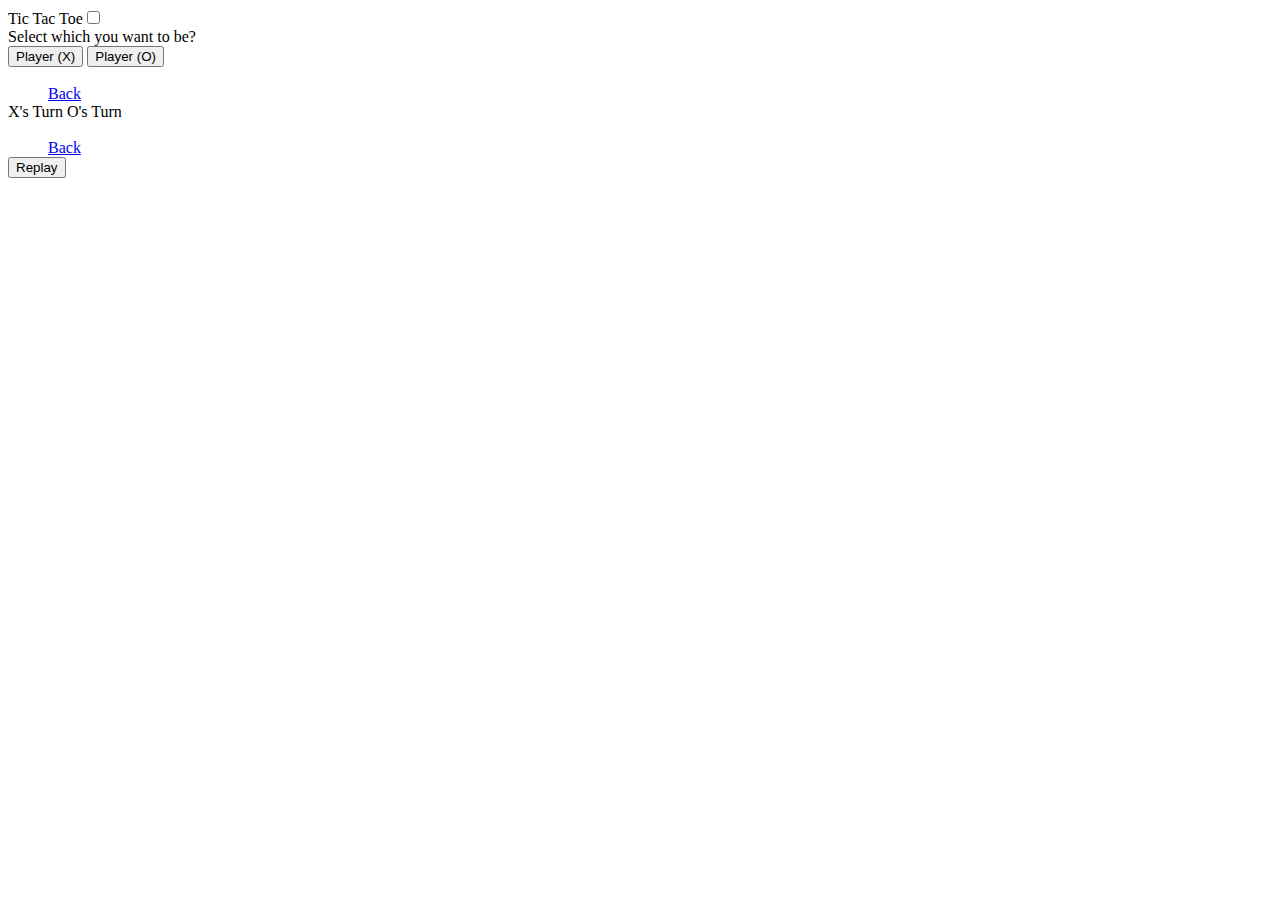
==== index1.html @ 215961ad "Add files via upload" ====
<!DOCTYPE html>
<html lang="en">
<head>
    <meta charset="UTF-8">
    <title>Tic Tac Toe Game</title>
    <link rel="stylesheet" href="style.css">
    <link rel="stylesheet" href="https://cdnjs.cloudflare.com/ajax/libs/font-awesome/5.15.3/css/all.min.css"/>
</head>
<body>
  <!-- select box -->
  <div class="select-box">
  <header>Tic Tac Toe<input type="checkbox" id="switch" name="theme"/><label for="switch"></label>
  
  </header>   
    <div class="content">
      <div class="title">Select which you want to be?</div>
      <div class="options">
        <button class="playerX">Player (X)</button>
        <button class="playerO">Player (O)</button>
      </div>
      </div>
      <br><div class="board"><a href="index.html" style="margin:2px 40px;">Back</a></div>     
  </div> 

  <!-- playboard section -->
  <div class="play-board">
    <div class="details">
      <div class="players">
        <span class="Xturn">X's Turn</span>
        <span class="Oturn">O's Turn</span>
        <div class="slider"></div>
      </div>
    </div>
    <div class="play-area">
      <section>
        <span class="box1"></span>
        <span class="box2"></span>
        <span class="box3"></span>
      </section>
      <section>
        <span class="box4"></span>
        <span class="box5"></span>
        <span class="box6"></span>
      </section>
      <section>
        <span class="box7"></span>
        <span class="box8"></span>
        <span class="box9"></span>
      </section>
      <br>
      <div class="board1"><a href="index.html" style="margin:2px 40px;">Back</a></div>

    </div>
  </div>

  <!-- result box -->
  <div class="result-box">
    <div class="won-text"></div>
    <div class="btn"><button>Replay</button></div>
  </div>

  <script src="script.js"></script>
  <script src="darkmode.js"></script>
</body>
</html>
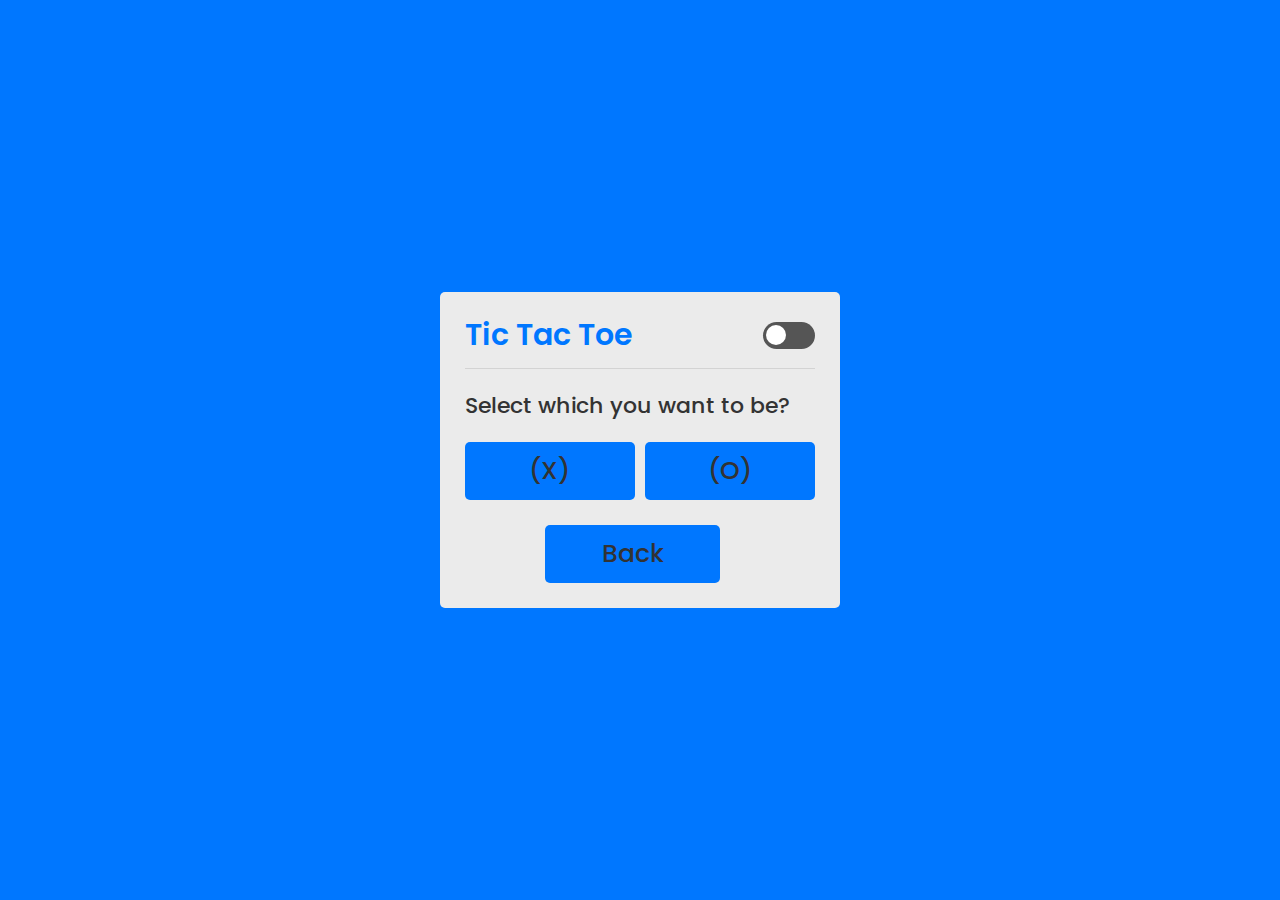
==== commit ee86da7e: "Add files via upload" ====
--- a/index1.html
+++ b/index1.html
@@ -2,6 +2,7 @@
 <html lang="en">
 <head>
     <meta charset="UTF-8">
+    <meta name="viewport" content="width=device-width, initial-scale=1">
     <title>Tic Tac Toe Game</title>
     <link rel="stylesheet" href="style.css">
     <link rel="stylesheet" href="https://cdnjs.cloudflare.com/ajax/libs/font-awesome/5.15.3/css/all.min.css"/>
@@ -9,25 +10,25 @@
 <body>
   <!-- select box -->
   <div class="select-box">
-  <header>Tic Tac Toe<input type="checkbox" id="switch" name="theme"/><label for="switch"></label>
+  <header style="color: var(--bg);">Tic Tac Toe<input type="checkbox" id="switch" name="theme"/><label for="switch"></label>
   
   </header>   
     <div class="content">
       <div class="title">Select which you want to be?</div>
       <div class="options">
-        <button class="playerX">Player (X)</button>
-        <button class="playerO">Player (O)</button>
+        <button class="playerX">(X)</button>
+        <button class="playerO">(O)</button>
       </div>
       </div>
-      <br><div class="board"><a href="index.html" style="margin:2px 40px;">Back</a></div>     
+      <br><button onclick="myFunction()" class="board">Back</button>   
   </div> 
 
   <!-- playboard section -->
   <div class="play-board">
     <div class="details">
       <div class="players">
-        <span class="Xturn">X's Turn</span>
-        <span class="Oturn">O's Turn</span>
+        <span class="Xturn">Player One</span>
+        <span class="Oturn">Player Two</span>
         <div class="slider"></div>
       </div>
     </div>
@@ -48,15 +49,17 @@
         <span class="box9"></span>
       </section>
       <br>
-      <div class="board1"><a href="index.html" style="margin:2px 40px;">Back</a></div>
-
+      <button class="board1" onclick="myFunction()">Back</button>
+ 
     </div>
   </div>
 
   <!-- result box -->
   <div class="result-box">
     <div class="won-text"></div>
-    <div class="btn"><button>Replay</button></div>
+    <div class="btn"><button>Replay</button>&nbsp;&nbsp;<button onclick="myFunction()">Menu</button>
+  </div>
+
   </div>
 
   <script src="script.js"></script>
--- a/style.css
+++ b/style.css
@@ -0,0 +1,349 @@
+@import url('https://fonts.googleapis.com/css2?family=Poppins:wght@200;300;400;500;600;700&display=swap');
+html{
+    --bg: #0077ff;
+    --bg-panel: #ebebeb;
+    --color-heading: #555;
+    --color-text: #333333;
+    --button: #0077ff;
+    --player: red;
+    --player2: green;
+    --color: limegreen;
+    --color2: red;
+    --color3: #ffffff;
+}
+
+/* dark theme styling - Here, we set data-them as "dark"*/
+html[data-theme='dark'] {
+    --bg: #282C2F;
+    --bg-panel: #555;
+    --color-heading: #0077ff; 
+    --color-text: #ffffff;
+    --button: #282C2F;
+    --player: red;
+    --player2: green;
+}
+
+*{
+  margin: 0;
+  padding: 0;
+  box-sizing: border-box;
+  font-family: 'Poppins', sans-serif;
+}
+::selection{
+  color: var(--bg);
+  background: var(--bg);
+}
+body{
+  background: var(--bg);
+}
+.select-box, .play-board, .result-box{
+  position: absolute;
+  top: 50%;
+  left: 50%;
+  transform: translate(-50%, -50%);
+  transition: all 0.3s ease;
+}
+.select-box{
+  background:var(--bg-panel);
+  padding: 20px 25px 25px;
+  border-radius: 5px;
+  max-width: 400px;
+  width: 100%;
+  color: var(--color-text);
+  
+   
+}
+.select-box.hide{
+  opacity: 0;
+  pointer-events: none;
+}
+.select-box header{
+  font-size: 30px;
+  font-weight: 600;
+  padding-bottom: 10px;
+  border-bottom: 1px solid lightgrey;
+}
+.select-box .title{
+  font-size: 22px;
+  font-weight: 500;
+  margin: 20px 0;
+}
+.select-box .options{
+  display: flex;
+  width: 100%;
+}
+.options button{
+  width: 100%;
+  font-size: 25px;
+  font-weight: 500;
+  padding: 10px 0;
+  border: none;
+  background: var(--button);
+  border-radius: 5px;
+  color:var(--color-text);
+  outline: none;
+  cursor: pointer;
+  transition: all 0.3s ease;
+}
+.options button:hover,
+.btn button:hover{
+  transform: scale(0.96);
+}
+.options button.playerX{
+  margin-right: 5px;
+}
+.options button.playerO{
+  margin-left: 5px;
+}
+
+.select-box .credit{
+  text-align: center;
+  margin-top: 20px;
+  font-size: 18px;
+  font-weight: 500;
+}
+.select-box .credit a{
+  color: var(--button);
+  text-decoration: none;
+  font-weight: bold;
+}
+.select-box .credit a:hover{
+  text-decoration: underline;
+}
+
+.play-board{
+  opacity: 0;
+  pointer-events: none;
+  transform: translate(-50%, -50%) scale(0.9);
+}
+.play-board.show{
+  opacity: 1;
+  pointer-events: auto;
+  transform: translate(-50%, -50%) scale(1);
+}
+.play-board .details{
+  padding: 7px;
+  border-radius: 5px;
+  background: var(--bg-panel);
+}
+.play-board .players{
+  width: 100%;
+  display: flex;
+  position: relative;
+  justify-content: space-between;
+}
+.players span{
+  position: relative;
+  z-index: 2;
+  color: var(--button);
+  font-size: 20px;
+  font-weight: 500;
+  padding: 10px 0;
+  width: 100%;
+  text-align: center;
+  cursor: default;
+  user-select: none;
+  transition: all 0.3 ease;
+}
+.players.active span:first-child{
+  color: var(--color-text);
+}
+.players.active span:last-child{
+  color: var(--color-text);
+}
+.players span:first-child{
+  color: var(--color-text);
+}
+.players .slider{
+  position: absolute;
+  top: 0;
+  left: 0;
+  width: 50%;
+  height: 100%;
+  background: var(--color);
+  border-radius: 5px;
+  transition: all 0.3s ease;
+  box-shadow: 0 0 5px var(--color3),
+  0 0 10px var(--color3), 
+  0 0 20px var(--color), 
+  0 0 30px var(--color), 
+  0 0 40px var(--color), 
+  0 0 55px var(--color), 
+  0 0 70px var(--color); 
+  }
+
+  
+
+.players.active .slider{
+  left: 50%;
+}
+.players.active span:first-child{
+  color:var(--button);
+}
+.players.active span:nth-child(2){
+  background: var(--color2);
+  color: var(--color-text);
+  border-radius: 5px;
+  box-shadow: 0 0 5px var(--color3),
+  0 0 10px var(--color3), 
+  0 0 20px var(--color2), 
+  0 0 30px var(--color2), 
+  0 0 40px var(--color2), 
+  0 0 55px var(--color2), 
+  0 0 70px var(--color2); 
+}
+.players.active .slider{
+  left: 50%;
+}
+
+.play-area{
+  margin-top: 20px;
+}
+.play-area section{
+  display: flex;
+  margin-bottom: 1px;
+}
+.play-area section span{
+  display: block;
+  height: 90px;
+  width: 90px;
+  margin: 2px;
+  color: var(--color-text);
+  font-size: 40px;
+  line-height: 80px;
+  text-align: center;
+  border-radius: 5px;
+  background: var(--bg-panel);
+}
+
+
+
+.result-box{
+  padding: 25px 20px;
+  border-radius: 5px;
+  max-width: 400px;
+  width: 100%;
+  opacity: 0;
+  text-align: center;
+  background: var(--bg-panel);
+  pointer-events: none;
+  transform: translate(-50%, -50%) scale(0.9);
+}
+.result-box.show{
+  opacity: 1;
+  pointer-events: auto;
+  transform: translate(-50%, -50%) scale(1);
+}
+.result-box .won-text{
+  font-size: 30px;
+  font-weight: bold;
+  display: lnline;
+  justify-content: center;
+  color: var(--color-text);
+}
+.result-box .won-text p{
+  font-weight: 600;
+  margin: 0 5px;
+}
+.result-box .btn{
+  width: 100%;
+  margin-top: 25px;
+  display: flex;
+  justify-content: center;
+}
+.btn button{
+  font-size: 18px;
+  font-weight: 500;
+  padding: 8px 20px;
+  border: none;
+  background: var(--button);
+  border-radius: 5px;
+  color: var(--color-text);
+  outline: none;
+  cursor: pointer;
+  transition: all 0.3s ease;
+}
+
+input[type=checkbox],input[type=radio] { /* styling for input element */
+    height: 0;
+    width: 0;
+    visibility: hidden;
+}
+
+label { /* styling for labels */
+    cursor: pointer;
+    text-indent: -9999px;
+    width: 52px;
+    height: 27px;
+    background: var(--color-heading);
+    float: right;
+    border-radius: 100px;
+    position: relative;
+    top: 10px;
+}
+
+label:after { /* styling for labels - on toggle */
+    content: '';
+    position: absolute;
+    top: 3px;
+    left: 3px;
+    width: 20px;
+    height: 20px;
+    background: #fff;
+    border-radius: 90px;
+    -webkit-transition: 0.3s;
+    transition: 0.3s;
+}
+
+input:checked + label { /* conditional check while toggling */
+    background: var(--color-heading);
+}
+
+
+input:checked + label:after {
+    left: calc(100% - 5px);
+    -webkit-transform: translateX(-100%);
+            transform: translateX(-100%);
+}
+
+label:active:after {
+    width: 45px;
+}
+
+a{
+text-decoration:none;
+color:var(--color-text);
+font-size: 25px;
+font-weight: 500;
+margin: 2px 50px;
+outline: none;
+  cursor: pointer;
+  transition: all 0.3s ease;
+}
+
+.board{
+background: var(--button);
+width: 50%;
+border-radius:5px;
+padding: 10px 0;
+border: none;
+margin-left:80px;
+font-size:25px;
+color: var(--color-text);
+transition: all 0.3s ease;
+font-weight: 500;
+}
+
+.board1{
+background: var(--bg-panel);
+width: 50%;
+border-radius:5px;
+padding: 10px 0;
+border: none;
+margin-left:68.5px;
+font-size:25px;
+font-weight: 500;
+color: var(--color-text);
+}
+
+
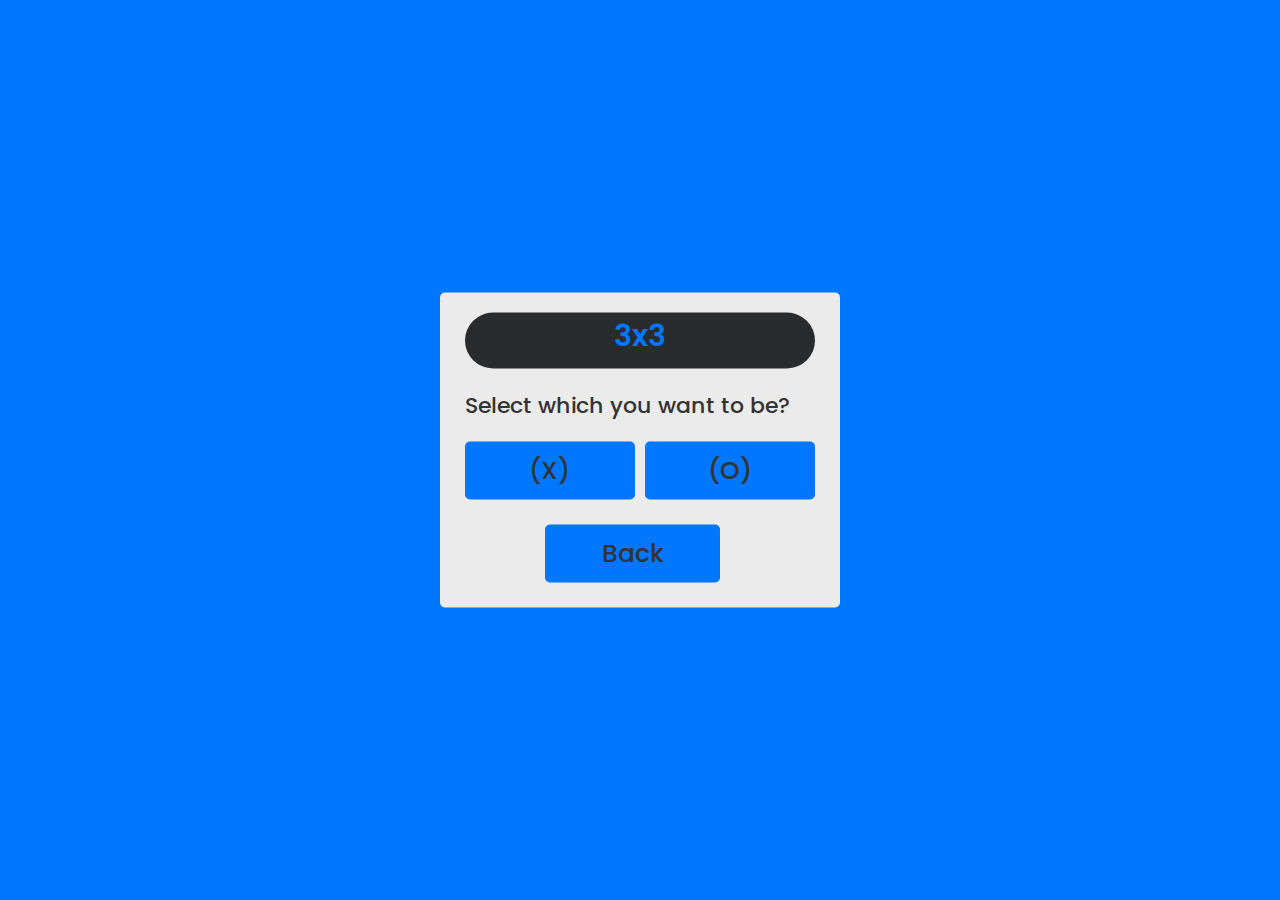
==== commit 503b9916: "Add files via upload" ====
--- a/index1.html
+++ b/index1.html
@@ -4,15 +4,13 @@
     <meta charset="UTF-8">
     <meta name="viewport" content="width=device-width, initial-scale=1">
     <title>Tic Tac Toe Game</title>
-    <link rel="stylesheet" href="style.css">
+    <link rel="stylesheet" href="styles/style.css">
     <link rel="stylesheet" href="https://cdnjs.cloudflare.com/ajax/libs/font-awesome/5.15.3/css/all.min.css"/>
 </head>
 <body>
   <!-- select box -->
   <div class="select-box">
-  <header style="color: var(--bg);">Tic Tac Toe<input type="checkbox" id="switch" name="theme"/><label for="switch"></label>
-  
-  </header>   
+  <header style="color: var(--bg);">3x3</header>   
     <div class="content">
       <div class="title">Select which you want to be?</div>
       <div class="options">
@@ -27,8 +25,8 @@
   <div class="play-board">
     <div class="details">
       <div class="players">
-        <span class="Xturn">Player One</span>
-        <span class="Oturn">Player Two</span>
+        <span class="Xturn"><img src="superhero.png" height="100px" width="100px"><br>Player One</span>
+        <span class="Oturn"><img src="supervillain.png" height="100px" width="100px"><br>Player Two</span>
         <div class="slider"></div>
       </div>
     </div>
@@ -53,16 +51,16 @@
  
     </div>
   </div>
-
+ 
   <!-- result box -->
   <div class="result-box">
     <div class="won-text"></div>
     <div class="btn"><button>Replay</button>&nbsp;&nbsp;<button onclick="myFunction()">Menu</button>
   </div>
-
+  
   </div>
 
-  <script src="script.js"></script>
-  <script src="darkmode.js"></script>
+  <script src="scripts/script.js"></script>
+  <script src="scripts/darkmode.js"></script>
 </body>
 </html>--- a/styles/style.css
+++ b/styles/style.css
@@ -0,0 +1,357 @@
+@import url('https://fonts.googleapis.com/css2?family=Poppins:wght@200;300;400;500;600;700&display=swap');
+html{
+    --bg: #0077ff;
+    --bg-panel: #ebebeb;
+    --color-heading: #282C2F;
+    --color-text: #333333;
+    --button: #0077ff;
+    --player: red;
+    --player2: green;
+    --color: limegreen;
+    --color2: red;
+    --color3: #ffffff;
+}
+
+/* dark theme styling - Here, we set data-them as "dark"*/
+html[data-theme='dark'] {
+    --bg: #282C2F;
+    --bg-panel: #555;
+    --color-heading: #0077ff; 
+    --color-text: #ffffff;
+    --button: #282C2F;
+    --player: red;
+    --player2: green;
+}
+
+*{
+  margin: 0;
+  padding: 0;
+  box-sizing: border-box;
+  font-family: 'Poppins', sans-serif;
+}
+::selection{
+  color: var(--bg);
+  background: var(--bg);
+}
+body{
+  background: var(--bg);
+}
+.select-box, .play-board, .result-box{
+  position: absolute;
+  top: 50%;
+  left: 50%;
+  transform: translate(-50%, -50%);
+  transition: all 0.3s ease;
+}
+.select-box{
+  background:var(--bg-panel);
+  padding: 20px 25px 25px;
+  border-radius: 5px;
+  max-width: 400px;
+  width: 100%;
+  color: var(--color-text);
+  
+   
+}
+.select-box.hide{
+  opacity: 0;
+  pointer-events: none;
+}
+.select-box header{
+  font-size: 30px;
+  font-weight: 600;
+  text-align:center;
+  padding-bottom: 10px;
+  background: var(--color-heading);
+  border-radius:50px;
+}
+.select-box .title{
+  font-size: 22px;
+  font-weight: 500;
+  margin: 20px 0;
+}
+.select-box .options{
+  display: flex;
+  width: 100%;
+}
+.options button{
+  width: 100%;
+  font-size: 25px;
+  font-weight: 500;
+  padding: 10px 0;
+  border: none;
+  background: var(--button);
+  border-radius: 5px;
+  color:var(--color-text);
+  outline: none;
+  cursor: pointer;
+  transition: all 0.3s ease;
+}
+.options button:hover,
+.btn button:hover{
+  transform: scale(0.96);
+}
+.options button.playerX{
+  margin-right: 5px;
+}
+.options button.playerO{
+  margin-left: 5px;
+}
+
+.select-box .credit{
+  text-align: center;
+  margin-top: 20px;
+  font-size: 18px;
+  font-weight: 500;
+}
+.select-box .credit a{
+  color: var(--button);
+  text-decoration: none;
+  font-weight: bold;
+}
+.select-box .credit a:hover{
+  text-decoration: underline;
+}
+
+.play-board{
+  opacity: 0;
+  pointer-events: none;
+  transform: translate(-50%, -50%) scale(0.9);
+}
+.play-board.show{
+  opacity: 1;
+  pointer-events: auto;
+  transform: translate(-50%, -50%) scale(1);
+}
+.play-board .details{
+  padding: 7px;
+  border-radius: 5px;
+  background: var(--bg-panel);
+}
+.play-board .players{
+  width: 100%;
+  display: flex;
+  position: relative;
+  justify-content: space-between;
+}
+.players span{
+  position: relative;
+  z-index: 2;
+  color: var(--button);
+  font-size: 20px;
+  font-weight: 500;
+  padding: 10px 0;
+  width: 100%;
+  text-align: center;
+  cursor: default;
+  user-select: none;
+  transition: all 0.3 ease;
+}
+.players.active span:first-child{
+  color: var(--color-text);
+}
+.players.active span:last-child{
+  color: var(--color-text);
+}
+.players span:first-child{
+  color: var(--color-text);
+}
+.players .slider{
+  position: absolute;
+  top: 0;
+  left: 0;
+  width: 50%;
+  height: 100%;
+  background: var(--color);
+  border-radius: 5px;
+  transition: all 0.3s ease;
+  box-shadow: 0 0 5px var(--color3),
+  0 0 10px var(--color3), 
+  0 0 20px var(--color), 
+  0 0 30px var(--color), 
+  0 0 40px var(--color), 
+  0 0 55px var(--color), 
+  0 0 70px var(--color); 
+  }
+
+  
+
+.players.active .slider{
+  left: 50%;
+}
+.players.active span:first-child{
+  color:var(--button);
+}
+.players.active span:nth-child(2){
+  background: var(--color2);
+  color: var(--color-text);
+  border-radius: 5px;
+  box-shadow: 0 0 5px var(--color3),
+  0 0 10px var(--color3), 
+  0 0 20px var(--color2), 
+  0 0 30px var(--color2), 
+  0 0 40px var(--color2), 
+  0 0 55px var(--color2), 
+  0 0 70px var(--color2); 
+}
+.players.active .slider{
+  left: 50%;
+}
+
+.play-area{
+  margin-top: 20px;
+}
+.play-area section{
+  display: flex;
+  margin-bottom: 1px;
+}
+.play-area section span{
+  display: block;
+  height: 90px;
+  width: 90px;
+  margin: 2px;
+  color: var(--color-text);
+  font-size: 40px;
+  line-height: 80px;
+  text-align: center;
+  border-radius: 5px;
+  background: var(--bg-panel);
+}
+
+
+
+.result-box{
+  padding: 25px 20px;
+  border-radius: 5px;
+  max-width: 400px;
+  width: 100%;
+  opacity: 0;
+  text-align: center;
+  background: var(--bg-panel);
+  pointer-events: none;
+  transform: translate(-50%, -50%) scale(0.9);
+}
+.result-box.show{
+  opacity: 1;
+  pointer-events: auto;
+  transform: translate(-50%, -50%) scale(1);
+}
+.result-box .won-text{
+  font-size: 30px;
+  font-weight: bold;
+  display: lnline;
+  justify-content: center;
+  color: var(--color-text);
+}
+.result-box .won-text p{
+  font-weight: 600;
+  margin: 0 5px;
+}
+.result-box .btn{
+  width: 100%;
+  margin-top: 25px;
+  display: flex;
+  justify-content: center;
+}
+.btn button{
+  font-size: 18px;
+  font-weight: 500;
+  padding: 8px 20px;
+  border: none;
+  background: var(--button);
+  border-radius: 5px;
+  color: var(--color-text);
+  outline: none;
+  cursor: pointer;
+  transition: all 0.3s ease;
+}
+
+input[type=checkbox],input[type=radio] { /* styling for input element */
+    height: 0;
+    width: 0;
+    visibility: hidden;
+}
+
+label { /* styling for labels */
+    cursor: pointer;
+    text-indent: -9999px;
+    width: 52px;
+    height: 27px;
+    background: var(--color-heading);
+    float: left;
+    border-radius: 100px;
+    position: relative;
+    top: 10px;
+    left: 10px;
+}
+
+label:after { /* styling for labels - on toggle */
+    content: '';
+    position: absolute;
+    top: 3px;
+    left: 3px;
+    width: 20px;
+    height: 20px;
+    background: #fff;
+    border-radius: 90px;
+    -webkit-transition: 0.3s;
+    transition: 0.3s;
+}
+
+input:checked + label { /* conditional check while toggling */
+    background: var(--color-heading);
+}
+
+
+input:checked + label:after {
+    left: calc(100% - 5px);
+    -webkit-transform: translateX(-100%);
+            transform: translateX(-100%);
+}
+
+label:active:after {
+    width: 45px;
+}
+
+a{
+text-decoration:none;
+color:var(--color-text);
+font-size: 25px;
+font-weight: 500;
+margin: 2px 50px;
+outline: none;
+  cursor: pointer;
+  transition: all 0.3s ease;
+}
+
+.board{
+background: var(--button);
+width: 50%;
+border-radius:5px;
+padding: 10px 0;
+border: none;
+margin-left:80px;
+font-size:25px;
+color: var(--color-text);
+transition: all 0.3s ease;
+font-weight: 500;
+}
+
+.board1{
+background: var(--bg-panel);
+width: 50%;
+border-radius:5px;
+padding: 10px 0;
+border: none;
+margin-left:68.5px;
+font-size:25px;
+font-weight: 500;
+color: var(--color-text);
+}
+
+
+nav{
+background: var(--bg-panel);
+height: 50px;
+width:100%;
+}
